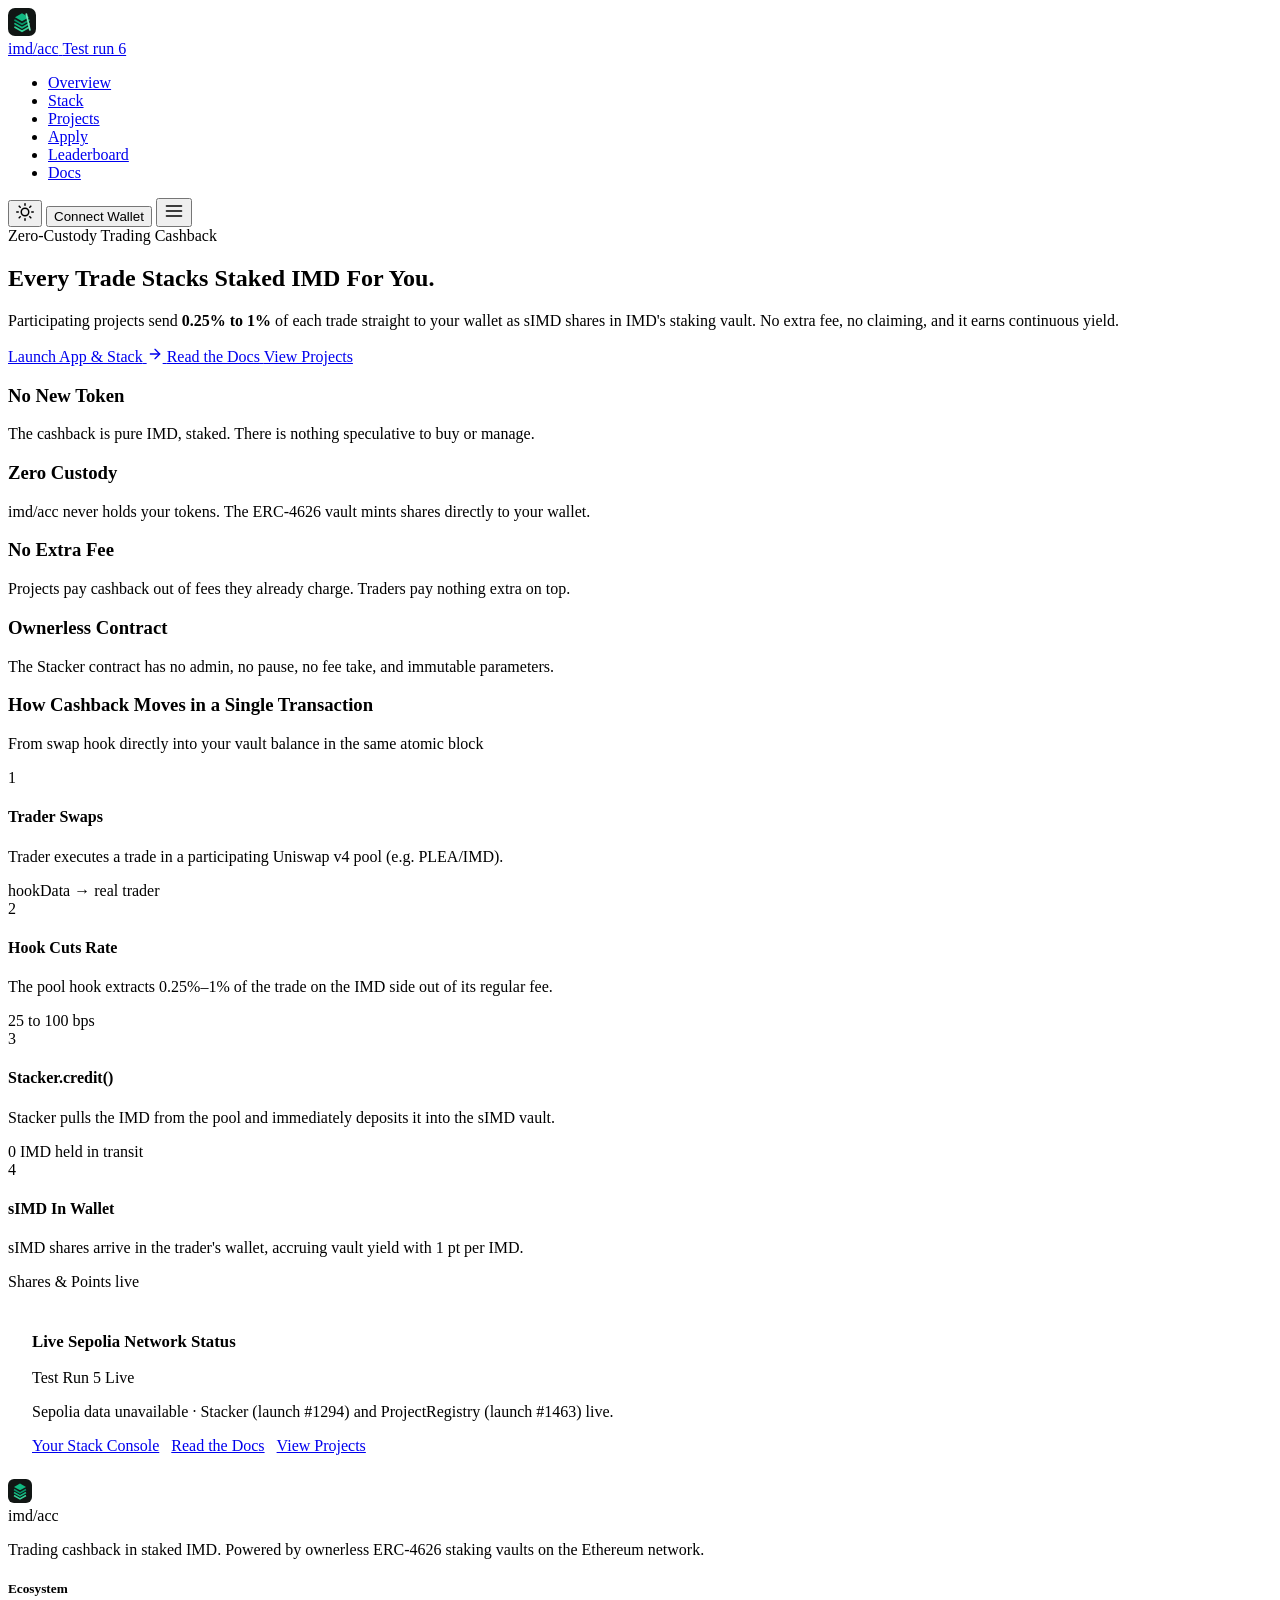
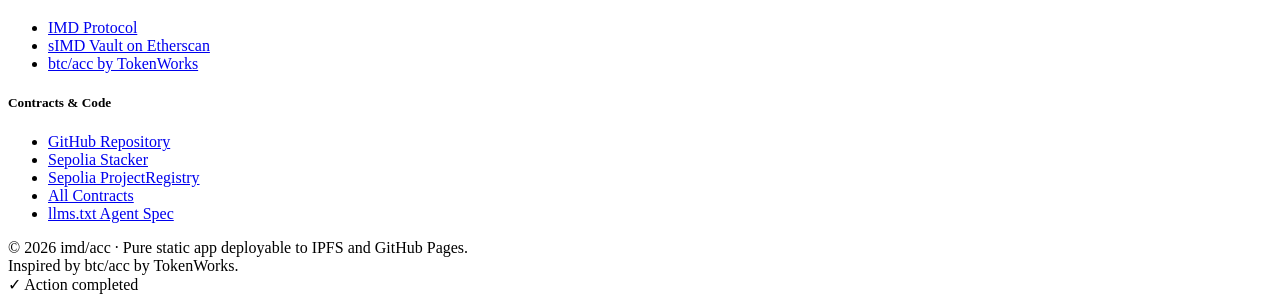
==== index.html @ 9a125cab "Sepolia test run 6 live: registry 0x30a3...3384 (launch #1463, panel rules version 3.1) The site, th" ====
<!DOCTYPE html>
<html lang="en" data-theme="dark">
<head>
  <meta charset="UTF-8">
  <meta name="viewport" content="width=device-width, initial-scale=1.0">
  <title>imd/acc · Trading Cashback in Staked IMD</title>
  <meta name="description" content="Trading cashback in staked IMD (sIMD). Every trade in a participating project automatically deposits 0.25%–1% back to the trader as yield-bearing sIMD vault shares.">
  
  <!-- Open Graph / Social Meta -->
  <meta property="og:type" content="website">
  <meta property="og:url" content="https://imdacc.fun/">
  <meta property="og:title" content="imd/acc · Trading Cashback in Staked IMD">
  <meta property="og:description" content="Every trade stacks staked IMD. No custody, no new token, zero extra fee, and continuous ERC-4626 vault yield.">
  <meta property="og:image" content="./favicon.svg">

  <meta name="twitter:card" content="summary">
  <meta name="twitter:title" content="imd/acc · Trading Cashback in Staked IMD">
  <meta name="twitter:description" content="Every trade stacks staked IMD. Zero custody, no new token, and continuous ERC-4626 vault yield.">

  <!-- Favicon & Typography -->
  <link rel="icon" type="image/svg+xml" href="./favicon.svg">
  <link rel="preconnect" href="https://fonts.googleapis.com">
  <link rel="preconnect" href="https://fonts.gstatic.com" crossorigin>
  <link href="https://fonts.googleapis.com/css2?family=IBM+Plex+Mono:ital,wght@0,400;0,500;0,600;0,700;1,400&family=Plus+Jakarta+Sans:wght@400;500;600;700;800&display=swap" rel="stylesheet">
  
  <!-- Early Theme Init to Prevent Flash -->
  <script>
    (() => {
      let saved;
      try {
        saved = localStorage.getItem("imd_acc_theme");
      } catch {}
      const theme =
        saved === "light" || saved === "dark"
          ? saved
          : matchMedia("(prefers-color-scheme: dark)").matches
            ? "dark"
            : "light";
      document.documentElement.dataset.theme = theme;
    })();
  </script>

  <link rel="stylesheet" href="./style.css">
</head>
<body>

  <!-- Sticky Header -->
  <header class="site-header">
    <div class="container header-inner">
      <a href="#/" class="brand" id="brand-link">
        <div class="brand-icon">
          <svg width="28" height="28" viewBox="0 0 32 32" fill="none">
            <rect width="32" height="32" rx="8" fill="#111614"/>
            <path d="M16 6L24 10.5L16 15L8 10.5L16 6Z" fill="#10B981"/>
            <path d="M8 14L16 18.5L24 14" stroke="#059669" stroke-width="2" stroke-linecap="round"/>
            <path d="M8 18L16 22.5L24 18" stroke="#10B981" stroke-width="2" stroke-linecap="round"/>
            <path d="M8 22L16 26.5L24 22" stroke="#34D399" stroke-width="2" stroke-linecap="round"/>
            <line x1="21" y1="7" x2="25" y2="25" stroke="#6EE7B7" stroke-width="2" stroke-linecap="round"/>
          </svg>
        </div>
        <span>imd<span class="brand-acc">/</span>acc</span>
        <span class="brand-badge">Test run 6</span>
      </a>

      <!-- Navigation Links -->
      <nav>
        <ul class="nav-links" id="nav-menu">
          <li><a href="#/" class="nav-link active" data-route="home">Overview</a></li>
          <li><a href="#/stack" class="nav-link" data-route="stack">Stack</a></li>
          <li><a href="#/projects" class="nav-link" data-route="projects">Projects</a></li>
          <li><a href="#/apply" class="nav-link" data-route="apply">Apply</a></li>
          <li><a href="#/leaderboard" class="nav-link" data-route="leaderboard">Leaderboard</a></li>
          <li><a href="#/docs" class="nav-link" data-route="docs">Docs</a></li>
        </ul>
      </nav>

      <div class="header-actions">
        <!-- Theme Toggle -->
        <button class="btn-icon" id="theme-toggle" aria-label="Toggle Theme" title="Toggle Light/Dark Theme">
          <svg id="icon-theme" width="18" height="18" viewBox="0 0 24 24" fill="none" stroke="currentColor" stroke-width="2" stroke-linecap="round" stroke-linejoin="round">
            <path d="M21 12.79A9 9 0 1 1 11.21 3 7 7 0 0 0 21 12.79z"></path>
          </svg>
        </button>

        <!-- Wallet Connect -->
        <button class="btn btn-secondary btn-sm btn-wallet" id="btn-wallet" title="Connect Web3 Wallet">
          <span class="status-indicator"></span>
          <span id="wallet-label" class="wallet-text">Connect Wallet</span>
        </button>

        <!-- Mobile Menu Toggle -->
        <button class="btn-icon mobile-menu-btn" id="mobile-toggle" aria-label="Toggle Navigation Menu" aria-expanded="false">
          <svg width="20" height="20" viewBox="0 0 24 24" fill="none" stroke="currentColor" stroke-width="2" stroke-linecap="round" stroke-linejoin="round">
            <line x1="3" y1="12" x2="21" y2="12"></line>
            <line x1="3" y1="6" x2="21" y2="6"></line>
            <line x1="3" y1="18" x2="21" y2="18"></line>
          </svg>
        </button>
      </div>
    </div>
  </header>

  <!-- Main View Container (Dynamic SPA Content) -->
  <main id="app-root" class="container">
    <!-- Rendered dynamically by app.js -->
  </main>

  <!-- Footer -->
  <footer class="site-footer">
    <div class="container">
      <div class="footer-content">
        <div class="footer-brand">
          <div class="brand">
            <div class="brand-icon">
              <svg width="24" height="24" viewBox="0 0 32 32" fill="none">
                <rect width="32" height="32" rx="8" fill="#111614"/>
                <path d="M16 6L24 10.5L16 15L8 10.5L16 6Z" fill="#10B981"/>
                <path d="M8 14L16 18.5L24 14" stroke="#059669" stroke-width="2"/>
                <path d="M8 18L16 22.5L24 18" stroke="#10B981" stroke-width="2"/>
                <path d="M8 22L16 26.5L24 22" stroke="#34D399" stroke-width="2"/>
              </svg>
            </div>
            <span>imd<span class="brand-acc">/</span>acc</span>
          </div>
          <p class="footer-text">
            Trading cashback in staked IMD. Powered by ownerless ERC-4626 staking vaults on the Ethereum network.
          </p>
        </div>

        <div class="footer-links-col">
          <h5>Ecosystem</h5>
          <ul class="footer-links-list">
            <li><a href="https://imd.fun" target="_blank" rel="noopener noreferrer" class="footer-link">IMD Protocol</a></li>
            <li><a href="https://etherscan.io/address/0x9efa934d9fad4ae28c998a40195646b965a97247" target="_blank" rel="noopener noreferrer" class="footer-link">sIMD Vault on Etherscan</a></li>
            <li><a href="https://github.com/token-works/archive" target="_blank" rel="noopener noreferrer" class="footer-link">btc/acc by TokenWorks</a></li>
          </ul>
        </div>

        <div class="footer-links-col">
          <h5>Contracts & Code</h5>
          <ul class="footer-links-list">
            <li><a href="https://github.com/khaed1/imd-acc" target="_blank" rel="noopener noreferrer" class="footer-link">GitHub Repository</a></li>
            <li><a href="https://sepolia.etherscan.io/address/0x0457276d7b036818b3eddc1a4a3fceda61e9314d" target="_blank" rel="noopener noreferrer" class="footer-link">Sepolia Stacker</a></li>
            <li><a href="https://sepolia.etherscan.io/address/0x30a3bb4d75989cb19f83607abc2dffe52a253384" target="_blank" rel="noopener noreferrer" class="footer-link">Sepolia ProjectRegistry</a></li>
            <li><a href="#/docs/contracts" class="footer-link">All Contracts</a></li>
            <li><a href="./llms.txt" target="_blank" class="footer-link">llms.txt Agent Spec</a></li>
          </ul>
        </div>
      </div>

      <div class="footer-bottom">
        <div>&copy; 2026 imd/acc · Pure static app deployable to IPFS and GitHub Pages.</div>
        <div>Inspired by btc/acc by TokenWorks.</div>
      </div>
    </div>
  </footer>

  <!-- Toast Notification -->
  <div class="toast" id="toast-msg">
    <span class="toast-icon">✓</span>
    <span id="toast-text">Action completed</span>
  </div>

  <script src="./app.js"></script>
</body>
</html>
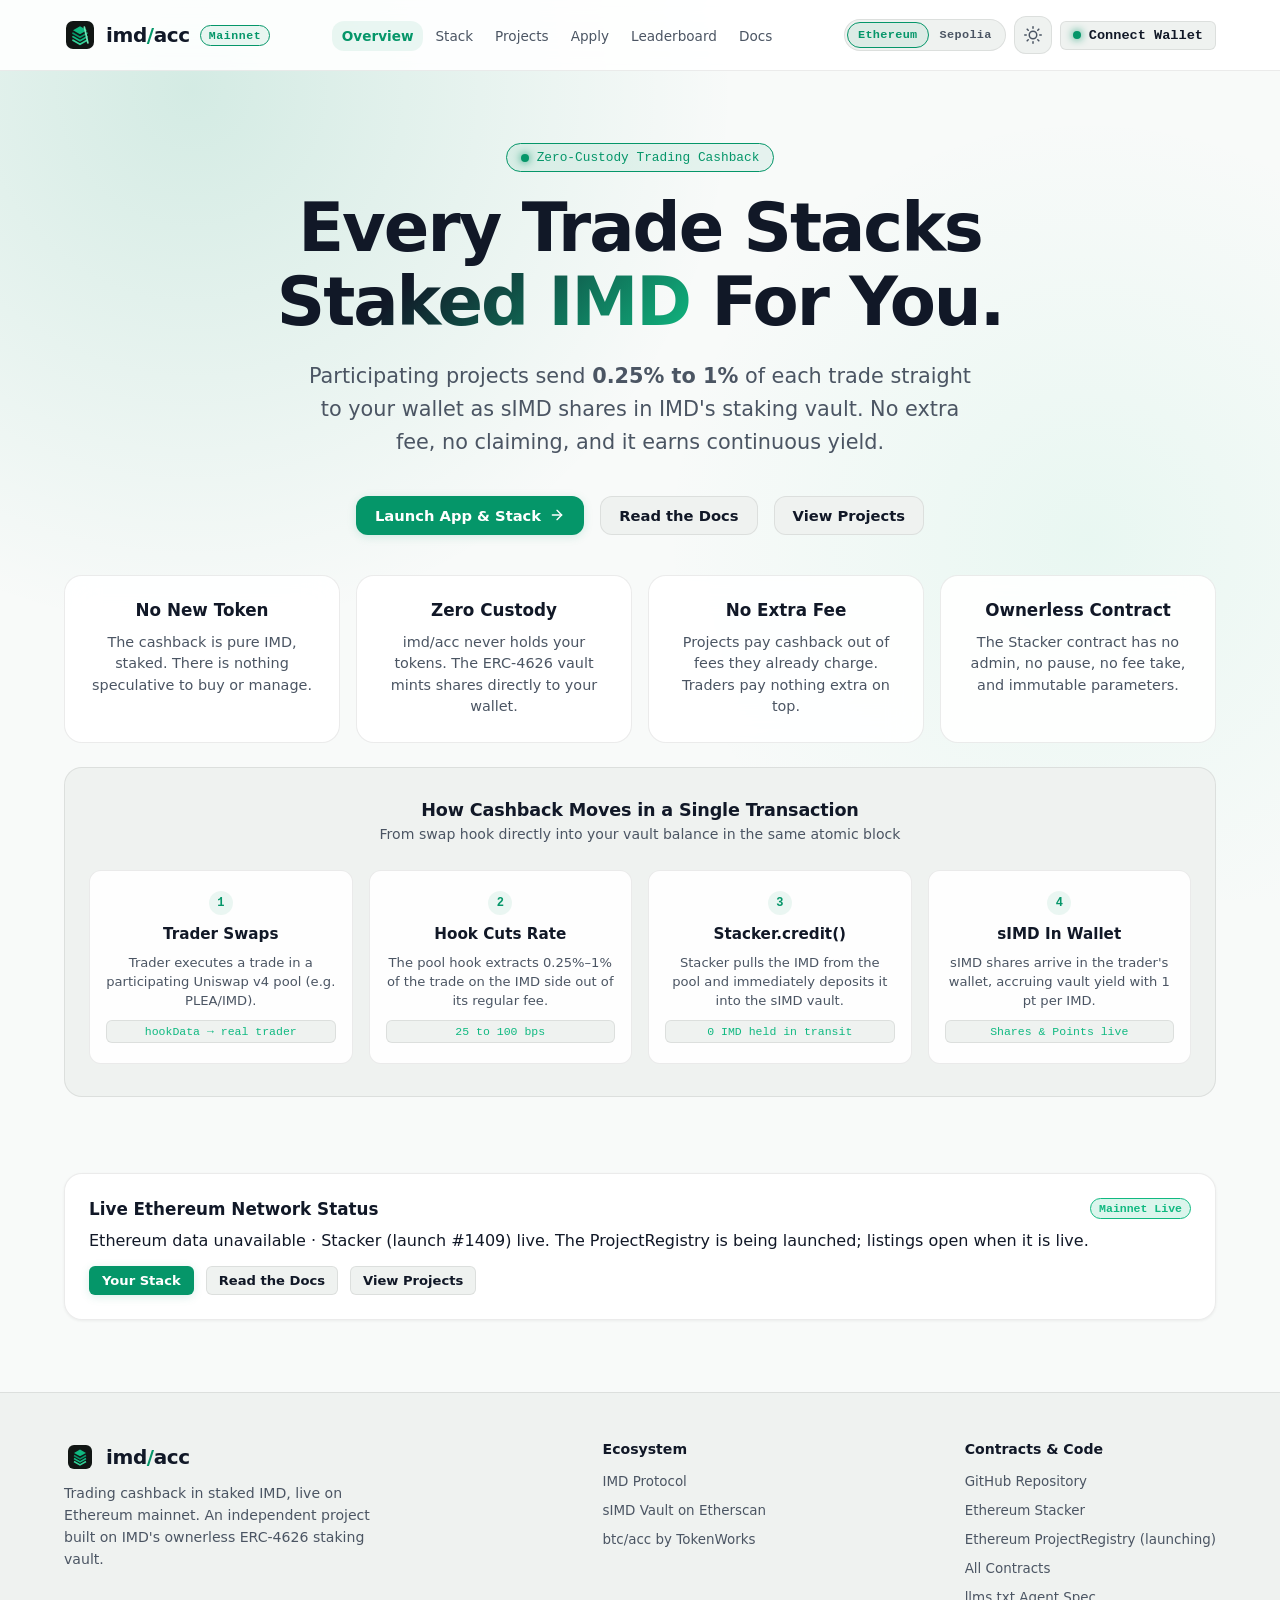
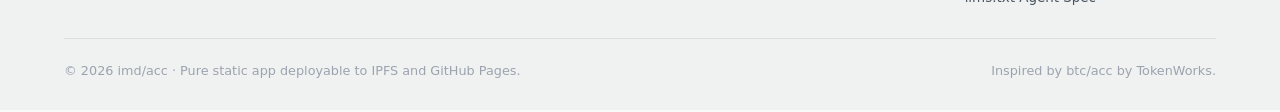
==== commit 1b40b678: "Website: Ethereum mainnet by default, with a network switch to Sepolia Asked by the owner. app.js re" ====
--- a/index.html
+++ b/index.html
@@ -59,7 +59,7 @@
           </svg>
         </div>
         <span>imd<span class="brand-acc">/</span>acc</span>
-        <span class="brand-badge">Test run 6</span>
+        <span class="brand-badge" id="brand-badge">Mainnet</span>
       </a>
 
       <!-- Navigation Links -->
@@ -75,6 +75,11 @@
       </nav>
 
       <div class="header-actions">
+        <!-- Network switch: Ethereum mainnet by default, Sepolia for testing -->
+        <div class="net-switch" id="net-switch" role="group" aria-label="Network">
+          <button type="button" class="net-btn active" data-net="ethereum" aria-pressed="true" title="Ethereum mainnet"><span class="net-long">Ethereum</span><span class="net-short">ETH</span></button>
+          <button type="button" class="net-btn" data-net="sepolia" aria-pressed="false" title="Sepolia testnet (test run 6)"><span class="net-long">Sepolia</span><span class="net-short">SEP</span></button>
+        </div>
         <!-- Theme Toggle -->
         <button class="btn-icon" id="theme-toggle" aria-label="Toggle Theme" title="Toggle Light/Dark Theme">
           <svg id="icon-theme" width="18" height="18" viewBox="0 0 24 24" fill="none" stroke="currentColor" stroke-width="2" stroke-linecap="round" stroke-linejoin="round">
@@ -123,7 +128,7 @@
             <span>imd<span class="brand-acc">/</span>acc</span>
           </div>
           <p class="footer-text">
-            Trading cashback in staked IMD. Powered by ownerless ERC-4626 staking vaults on the Ethereum network.
+            Trading cashback in staked IMD, live on Ethereum mainnet. An independent project built on IMD's ownerless ERC-4626 staking vault.
           </p>
         </div>
 
@@ -140,8 +145,8 @@
           <h5>Contracts & Code</h5>
           <ul class="footer-links-list">
             <li><a href="https://github.com/khaed1/imd-acc" target="_blank" rel="noopener noreferrer" class="footer-link">GitHub Repository</a></li>
-            <li><a href="https://sepolia.etherscan.io/address/0x0457276d7b036818b3eddc1a4a3fceda61e9314d" target="_blank" rel="noopener noreferrer" class="footer-link">Sepolia Stacker</a></li>
-            <li><a href="https://sepolia.etherscan.io/address/0x30a3bb4d75989cb19f83607abc2dffe52a253384" target="_blank" rel="noopener noreferrer" class="footer-link">Sepolia ProjectRegistry</a></li>
+            <li><a href="https://etherscan.io/address/0x06909f672301f28a810f78cfe7a754851269f4f0" target="_blank" rel="noopener noreferrer" class="footer-link" data-net-explorer="stacker">Ethereum Stacker</a></li>
+            <li><a href="#/docs/contracts" target="_blank" rel="noopener noreferrer" class="footer-link" data-net-explorer="registry">Ethereum ProjectRegistry (launching)</a></li>
             <li><a href="#/docs/contracts" class="footer-link">All Contracts</a></li>
             <li><a href="./llms.txt" target="_blank" class="footer-link">llms.txt Agent Spec</a></li>
           </ul>
--- a/style.css
+++ b/style.css
@@ -0,0 +1,1666 @@
+/* ==========================================================================
+   imd/acc - Design System & Modern Web3 Styles
+   ========================================================================== */
+
+:root {
+  /* Color Palette - Dark Theme (Default) */
+  --bg-primary: #090c0b;
+  --bg-surface: #111614;
+  --bg-card: rgba(19, 25, 23, 0.75);
+  --bg-card-hover: rgba(25, 33, 30, 0.85);
+  --bg-input: #151c19;
+  --bg-elevated: #1a221f;
+
+  --border-subtle: rgba(255, 255, 255, 0.08);
+  --border-medium: rgba(255, 255, 255, 0.16);
+  --border-focus: #10b981;
+
+  --text-primary: #f3f4f6;
+  --text-secondary: #9ca3af;
+  --text-muted: #6b7280;
+  --text-inverse: #090c0b;
+
+  --accent-primary: #10b981;
+  --accent-light: #34d399;
+  --accent-glow: rgba(16, 185, 129, 0.18);
+  --accent-subtle: rgba(16, 185, 129, 0.12);
+
+  --status-live: #10b981;
+  --status-live-bg: rgba(16, 185, 129, 0.15);
+  --status-pending: #f59e0b;
+  --status-pending-bg: rgba(245, 158, 11, 0.15);
+  --status-alarm: #ef4444;
+  --status-alarm-bg: rgba(239, 68, 68, 0.15);
+
+  /* Typography */
+  --font-sans: "Plus Jakarta Sans", system-ui, -apple-system, sans-serif;
+  --font-mono: "IBM Plex Mono", ui-monospace, Menlo, Monaco, Consolas, monospace;
+
+  /* Layout */
+  --max-width: 1200px;
+  --header-height: 70px;
+  --radius-sm: 6px;
+  --radius-md: 12px;
+  --radius-lg: 18px;
+  --radius-full: 9999px;
+
+  /* Elevation & Effects */
+  --shadow-sm: 0 1px 2px rgba(0, 0, 0, 0.3);
+  --shadow-md: 0 4px 12px rgba(0, 0, 0, 0.4);
+  --shadow-glow: 0 0 24px rgba(16, 185, 129, 0.2);
+  --backdrop-blur: blur(16px);
+  --transition-fast: 0.18s ease;
+  --transition-medium: 0.25s ease;
+}
+
+[data-theme="light"] {
+  --bg-primary: #f8faf9;
+  --bg-surface: #eff2f0;
+  --bg-card: rgba(255, 255, 255, 0.9);
+  --bg-card-hover: rgba(255, 255, 255, 1);
+  --bg-input: #ffffff;
+  --bg-elevated: #e2e8e5;
+
+  --border-subtle: rgba(0, 0, 0, 0.08);
+  --border-medium: rgba(0, 0, 0, 0.16);
+  --border-focus: #059669;
+
+  --text-primary: #111827;
+  --text-secondary: #4b5563;
+  --text-muted: #9ca3af;
+  --text-inverse: #ffffff;
+
+  --accent-primary: #059669;
+  --accent-light: #10b981;
+  --accent-glow: rgba(5, 150, 105, 0.15);
+  --accent-subtle: rgba(5, 150, 105, 0.08);
+
+  --shadow-sm: 0 1px 3px rgba(0, 0, 0, 0.06);
+  --shadow-md: 0 4px 14px rgba(0, 0, 0, 0.08);
+  --shadow-glow: 0 0 20px rgba(5, 150, 105, 0.15);
+}
+
+/* Base Reset */
+*, *::before, *::after {
+  box-sizing: border-box;
+  margin: 0;
+  padding: 0;
+}
+
+html {
+  font-family: var(--font-sans);
+  background-color: var(--bg-primary);
+  color: var(--text-primary);
+  scroll-behavior: smooth;
+  -webkit-font-smoothing: antialiased;
+  -moz-osx-font-smoothing: grayscale;
+}
+
+body {
+  min-height: 100vh;
+  display: flex;
+  flex-direction: column;
+  overflow-x: hidden;
+  position: relative;
+  background-image: 
+    radial-gradient(circle at 15% 10%, var(--accent-glow) 0%, transparent 40%),
+    radial-gradient(circle at 85% 60%, rgba(52, 211, 153, 0.08) 0%, transparent 35%);
+  background-attachment: fixed;
+}
+
+a {
+  color: inherit;
+  text-decoration: none;
+  transition: color var(--transition-fast);
+}
+
+button, input, select, textarea {
+  font-family: inherit;
+  color: inherit;
+}
+
+code, pre, .mono {
+  font-family: var(--font-mono);
+  font-feature-settings: "tnum" 1;
+}
+
+/* Prevent ugly focus outlines on headers while preserving accessibility for interactive elements */
+h1:focus, .page-title:focus, .hero-title:focus, h2:focus, h3:focus {
+  outline: none !important;
+}
+
+/* Container */
+.container {
+  width: 100%;
+  max-width: var(--max-width);
+  margin: 0 auto;
+  padding: 0 24px;
+}
+
+/* ==========================================================================
+   Header & Navigation
+   ========================================================================== */
+.site-header {
+  position: sticky;
+  top: 0;
+  z-index: 100;
+  background: var(--bg-card);
+  backdrop-filter: var(--backdrop-blur);
+  -webkit-backdrop-filter: var(--backdrop-blur);
+  border-bottom: 1px solid var(--border-subtle);
+  transition: background-color var(--transition-medium);
+}
+
+.header-inner {
+  height: var(--header-height);
+  display: flex;
+  align-items: center;
+  justify-content: space-between;
+  gap: 16px;
+}
+
+.brand {
+  display: flex;
+  align-items: center;
+  gap: 10px;
+  font-weight: 700;
+  font-size: 1.25rem;
+  letter-spacing: -0.02em;
+  flex-shrink: 0;
+}
+
+.brand-icon {
+  width: 32px;
+  height: 32px;
+  display: flex;
+  align-items: center;
+  justify-content: center;
+}
+
+.brand-acc {
+  color: var(--accent-primary);
+}
+
+.brand-badge {
+  font-family: var(--font-mono);
+  font-size: 0.72rem;
+  font-weight: 600;
+  letter-spacing: 0.05em;
+  padding: 3px 8px;
+  border-radius: var(--radius-full);
+  background: var(--accent-subtle);
+  color: var(--accent-primary);
+  border: 1px solid var(--accent-primary);
+}
+
+.nav-links {
+  display: flex;
+  align-items: center;
+  gap: 2px;
+  list-style: none;
+  white-space: nowrap;
+}
+
+.nav-link {
+  font-size: 0.85rem;
+  font-weight: 500;
+  padding: 7px 10px;
+  border-radius: var(--radius-md);
+  color: var(--text-secondary);
+  transition: all var(--transition-fast);
+  white-space: nowrap;
+}
+
+.nav-link:hover {
+  color: var(--text-primary);
+  background: var(--border-subtle);
+}
+
+.nav-link.active, .nav-link[aria-current="page"] {
+  color: var(--accent-primary);
+  background: var(--accent-subtle);
+  font-weight: 600;
+}
+
+.header-actions {
+  display: flex;
+  align-items: center;
+  gap: 8px;
+  flex-shrink: 0;
+}
+
+.btn-icon {
+  width: 38px;
+  height: 38px;
+  border-radius: var(--radius-md);
+  background: var(--bg-surface);
+  border: 1px solid var(--border-subtle);
+  display: inline-flex;
+  align-items: center;
+  justify-content: center;
+  cursor: pointer;
+  color: var(--text-secondary);
+  transition: all var(--transition-fast);
+}
+
+.btn-icon:hover {
+  color: var(--text-primary);
+  border-color: var(--border-medium);
+  background: var(--bg-elevated);
+}
+
+.mobile-menu-btn {
+  display: none;
+}
+
+/* ==========================================================================
+   Buttons
+   ========================================================================== */
+.btn {
+  display: inline-flex;
+  align-items: center;
+  justify-content: center;
+  gap: 8px;
+  font-size: 0.92rem;
+  font-weight: 600;
+  padding: 10px 18px;
+  border-radius: var(--radius-md);
+  border: 1px solid transparent;
+  cursor: pointer;
+  transition: all var(--transition-fast);
+  white-space: nowrap;
+}
+
+.btn-primary {
+  background: var(--accent-primary);
+  color: #ffffff;
+  box-shadow: 0 2px 10px var(--accent-glow);
+}
+
+.btn-primary:hover:not(:disabled) {
+  background: var(--accent-light);
+  transform: translateY(-1px);
+  box-shadow: 0 4px 16px var(--accent-glow);
+}
+
+.btn-secondary {
+  background: var(--bg-surface);
+  color: var(--text-primary);
+  border-color: var(--border-subtle);
+}
+
+.btn-secondary:hover:not(:disabled) {
+  background: var(--bg-elevated);
+  border-color: var(--border-medium);
+  transform: translateY(-1px);
+}
+
+.btn-sm {
+  padding: 6px 12px;
+  font-size: 0.82rem;
+  border-radius: var(--radius-sm);
+}
+
+.btn:disabled {
+  opacity: 0.5;
+  cursor: not-allowed;
+  transform: none !important;
+}
+
+.btn-wallet {
+  font-family: var(--font-mono);
+  font-size: 0.85rem;
+}
+
+/* Network switch (Ethereum | Sepolia) */
+.net-switch {
+  display: inline-flex;
+  border: 1px solid var(--border-subtle);
+  border-radius: var(--radius-full);
+  padding: 2px;
+  background: var(--bg-surface);
+}
+
+.net-btn {
+  font-family: var(--font-mono);
+  font-size: 0.74rem;
+  font-weight: 600;
+  letter-spacing: 0.03em;
+  padding: 5px 10px;
+  border-radius: var(--radius-full);
+  border: 1px solid transparent;
+  background: transparent;
+  color: var(--text-secondary);
+  cursor: pointer;
+  transition: all var(--transition-fast);
+}
+
+.net-btn:hover {
+  color: var(--text-primary);
+}
+
+.net-btn.active {
+  background: var(--accent-subtle);
+  border-color: var(--accent-primary);
+  color: var(--accent-primary);
+}
+
+.net-short {
+  display: none;
+}
+
+.status-indicator {
+  width: 8px;
+  height: 8px;
+  border-radius: 50%;
+  background: var(--accent-primary);
+  display: inline-block;
+  box-shadow: 0 0 8px var(--accent-primary);
+}
+
+/* ==========================================================================
+   Page Wrappers & Headings
+   ========================================================================== */
+main {
+  flex: 1;
+}
+
+/* The page container's side padding would otherwise cancel the space above the footer. */
+#app-root {
+  padding-bottom: 72px;
+}
+
+.page-view {
+  display: flex;
+  flex-direction: column;
+  gap: 32px;
+  padding-top: 32px;
+  animation: fadeIn 0.2s ease-in-out;
+}
+
+@keyframes fadeIn {
+  from { opacity: 0; transform: translateY(4px); }
+  to { opacity: 1; transform: translateY(0); }
+}
+
+.page-header-block {
+  margin-bottom: 8px;
+}
+
+.page-tag {
+  font-family: var(--font-mono);
+  font-size: 0.76rem;
+  font-weight: 600;
+  text-transform: uppercase;
+  letter-spacing: 0.08em;
+  color: var(--accent-primary);
+  margin-bottom: 6px;
+  display: flex;
+  align-items: center;
+  gap: 8px;
+}
+
+.page-title {
+  font-size: clamp(1.8rem, 4vw, 2.6rem);
+  font-weight: 800;
+  letter-spacing: -0.02em;
+  color: var(--text-primary);
+  margin-bottom: 8px;
+}
+
+.page-desc {
+  font-size: 1.05rem;
+  color: var(--text-secondary);
+  line-height: 1.6;
+  max-width: 720px;
+}
+
+/* ==========================================================================
+   Hero Section
+   ========================================================================== */
+.hero-section {
+  padding: 40px 0 20px;
+  text-align: center;
+}
+
+.hero-pill {
+  display: inline-flex;
+  align-items: center;
+  gap: 8px;
+  font-family: var(--font-mono);
+  font-size: 0.8rem;
+  padding: 6px 14px;
+  border-radius: var(--radius-full);
+  background: var(--accent-subtle);
+  border: 1px solid var(--accent-primary);
+  color: var(--accent-primary);
+  margin-bottom: 20px;
+}
+
+.hero-pill-dot {
+  width: 8px;
+  height: 8px;
+  border-radius: 50%;
+  background: var(--accent-primary);
+  box-shadow: 0 0 8px var(--accent-primary);
+  animation: pulse-dot 2s infinite ease-in-out;
+}
+
+@keyframes pulse-dot {
+  0%, 100% { transform: scale(1); opacity: 1; }
+  50% { transform: scale(1.3); opacity: 0.6; }
+}
+
+.hero-title {
+  font-size: clamp(2.4rem, 6vw, 4.2rem);
+  font-weight: 800;
+  line-height: 1.1;
+  letter-spacing: -0.03em;
+  margin-bottom: 20px;
+  max-width: 900px;
+  margin-inline: auto;
+}
+
+.gradient-text {
+  background: linear-gradient(135deg, var(--text-primary) 30%, var(--accent-light) 100%);
+  -webkit-background-clip: text;
+  -webkit-text-fill-color: transparent;
+}
+
+.hero-desc {
+  font-size: clamp(1.05rem, 2vw, 1.3rem);
+  color: var(--text-secondary);
+  line-height: 1.6;
+  max-width: 680px;
+  margin: 0 auto 36px;
+}
+
+.hero-actions {
+  display: flex;
+  align-items: center;
+  justify-content: center;
+  gap: 16px;
+  margin-bottom: 40px;
+  flex-wrap: wrap;
+}
+
+/* Hero Pillars */
+.pillars-grid {
+  display: grid;
+  grid-template-columns: repeat(auto-fit, minmax(260px, 1fr));
+  gap: 16px;
+  margin-top: 24px;
+  text-align: center;
+}
+
+.pillar-card {
+  background: var(--bg-card);
+  backdrop-filter: var(--backdrop-blur);
+  border: 1px solid var(--border-subtle);
+  padding: 24px;
+  border-radius: var(--radius-lg);
+  transition: all var(--transition-medium);
+}
+
+.pillar-card:hover {
+  border-color: var(--border-medium);
+  transform: translateY(-2px);
+  box-shadow: var(--shadow-md);
+}
+
+.pillar-header {
+  display: flex;
+  align-items: center;
+  justify-content: center;
+  gap: 12px;
+  margin-bottom: 12px;
+}
+
+.pillar-icon {
+  width: 36px;
+  height: 36px;
+  border-radius: var(--radius-md);
+  background: var(--accent-subtle);
+  color: var(--accent-primary);
+  display: flex;
+  align-items: center;
+  justify-content: center;
+  font-size: 1.1rem;
+}
+
+.pillar-title {
+  font-size: 1.05rem;
+  font-weight: 700;
+  color: var(--text-primary);
+}
+
+.pillar-desc {
+  font-size: 0.9rem;
+  color: var(--text-secondary);
+  line-height: 1.5;
+}
+
+/* ==========================================================================
+   Animated Pipeline Flow
+   ========================================================================== */
+.flow-diagram-container {
+  background: var(--bg-surface);
+  border: 1px solid var(--border-subtle);
+  border-radius: var(--radius-lg);
+  padding: 32px 24px;
+  margin: 24px 0;
+  position: relative;
+  overflow: hidden;
+}
+
+.diagram-header {
+  text-align: center;
+  margin-bottom: 28px;
+}
+
+.diagram-title {
+  font-size: 1.1rem;
+  font-weight: 700;
+  letter-spacing: -0.01em;
+  margin-bottom: 6px;
+}
+
+.diagram-subtitle {
+  font-size: 0.88rem;
+  color: var(--text-secondary);
+}
+
+.pipeline-steps {
+  display: grid;
+  grid-template-columns: repeat(4, 1fr);
+  gap: 16px;
+  position: relative;
+}
+
+.pipeline-step {
+  background: var(--bg-card);
+  border: 1px solid var(--border-subtle);
+  border-radius: var(--radius-md);
+  padding: 20px 16px;
+  display: flex;
+  flex-direction: column;
+  gap: 10px;
+  position: relative;
+  transition: all var(--transition-fast);
+}
+
+.pipeline-step:hover {
+  border-color: var(--accent-primary);
+  box-shadow: var(--shadow-glow);
+}
+
+.step-num {
+  align-self: center;
+  font-family: var(--font-mono);
+  font-size: 0.75rem;
+  font-weight: 700;
+  color: var(--accent-primary);
+  width: 24px;
+  height: 24px;
+  border-radius: 50%;
+  background: var(--accent-subtle);
+  display: flex;
+  align-items: center;
+  justify-content: center;
+}
+
+.step-title {
+  font-size: 0.95rem;
+  font-weight: 700;
+}
+
+.step-desc {
+  font-size: 0.82rem;
+  color: var(--text-secondary);
+  line-height: 1.45;
+}
+
+.step-badge {
+  font-family: var(--font-mono);
+  font-size: 0.72rem;
+  background: var(--bg-surface);
+  border: 1px solid var(--border-subtle);
+  padding: 4px 8px;
+  border-radius: var(--radius-sm);
+  color: var(--accent-light);
+  margin-top: auto;
+}
+
+/* ==========================================================================
+   Dashboard, Cards & Forms
+   ========================================================================== */
+.app-grid {
+  display: grid;
+  grid-template-columns: minmax(0, 1.2fr) minmax(0, 0.8fr);
+  gap: 24px;
+}
+
+.grid-2 {
+  display: grid;
+  grid-template-columns: minmax(0, 1fr) minmax(0, 1fr);
+  gap: 24px;
+}
+
+.dashboard-card {
+  background: var(--bg-card);
+  backdrop-filter: var(--backdrop-blur);
+  border: 1px solid var(--border-subtle);
+  border-radius: var(--radius-lg);
+  padding: 28px;
+  box-shadow: var(--shadow-sm);
+}
+
+.card-header-row {
+  display: flex;
+  justify-content: space-between;
+  align-items: center;
+  flex-wrap: wrap;
+  gap: 10px 16px;
+  margin-bottom: 24px;
+}
+
+.card-title {
+  font-size: 1.2rem;
+  font-weight: 700;
+}
+
+.badge-status {
+  display: inline-flex;
+  align-items: center;
+  gap: 6px;
+  font-family: var(--font-mono);
+  font-size: 0.75rem;
+  padding: 4px 10px;
+  border-radius: var(--radius-full);
+}
+
+.badge-status.connected {
+  background: var(--status-live-bg);
+  color: var(--status-live);
+  border: 1px solid var(--status-live);
+}
+
+.badge-status.disconnected {
+  background: var(--bg-elevated);
+  color: var(--text-secondary);
+  border: 1px solid var(--border-subtle);
+}
+
+.stats-grid {
+  display: grid;
+  grid-template-columns: repeat(2, 1fr);
+  gap: 16px;
+  margin-bottom: 24px;
+}
+
+.stat-box {
+  background: var(--bg-surface);
+  border: 1px solid var(--border-subtle);
+  border-radius: var(--radius-md);
+  padding: 18px;
+  display: flex;
+  flex-direction: column;
+  gap: 6px;
+}
+
+.stat-label {
+  font-size: 0.8rem;
+  color: var(--text-secondary);
+}
+
+.stat-val {
+  font-family: var(--font-mono);
+  font-size: 1.4rem;
+  font-weight: 700;
+  color: var(--text-primary);
+}
+
+.stat-change {
+  font-family: var(--font-mono);
+  font-size: 0.75rem;
+  color: var(--accent-primary);
+}
+
+.tool-card {
+  background: var(--bg-surface);
+  border: 1px solid var(--border-subtle);
+  border-radius: var(--radius-md);
+  padding: 20px;
+  margin-bottom: 16px;
+}
+
+.tool-title {
+  font-size: 0.95rem;
+  font-weight: 700;
+  margin-bottom: 6px;
+}
+
+.tool-desc {
+  font-size: 0.82rem;
+  color: var(--text-secondary);
+  margin-bottom: 14px;
+  line-height: 1.45;
+}
+
+.tool-input-row {
+  display: flex;
+  gap: 8px;
+}
+
+.input-text {
+  flex: 1;
+  min-width: 0;
+  background: var(--bg-input);
+  border: 1px solid var(--border-subtle);
+  border-radius: var(--radius-sm);
+  padding: 8px 12px;
+  font-family: var(--font-mono);
+  font-size: 0.88rem;
+  color: var(--text-primary);
+}
+
+.input-text:focus {
+  outline: none;
+  border-color: var(--border-focus);
+}
+
+/* Forms & Error Messages */
+.form-group {
+  display: flex;
+  flex-direction: column;
+  gap: 6px;
+  margin-bottom: 18px;
+}
+
+.form-label {
+  font-size: 0.82rem;
+  font-weight: 600;
+  color: var(--text-secondary);
+}
+
+.form-input {
+  background: var(--bg-input);
+  border: 1px solid var(--border-subtle);
+  border-radius: var(--radius-sm);
+  padding: 10px 14px;
+  font-family: var(--font-mono);
+  font-size: 0.88rem;
+  color: var(--text-primary);
+  width: 100%;
+  transition: border-color var(--transition-fast);
+}
+
+.form-input:focus {
+  outline: none;
+  border-color: var(--border-focus);
+}
+
+.form-input[aria-invalid="true"] {
+  border-color: var(--status-alarm);
+}
+
+.field-error {
+  font-size: 0.8rem;
+  color: var(--status-alarm);
+  min-height: 18px;
+}
+
+.disabled-reason {
+  font-size: 0.8rem;
+  color: var(--text-muted);
+  margin-top: 6px;
+}
+
+/* ==========================================================================
+   Tables & Lists
+   ========================================================================== */
+.projects-table-wrap {
+  width: 100%;
+  overflow-x: auto;
+  border: 1px solid var(--border-subtle);
+  border-radius: var(--radius-lg);
+  background: var(--bg-card);
+  box-shadow: var(--shadow-sm);
+}
+
+.data-table {
+  width: 100%;
+  border-collapse: collapse;
+  text-align: left;
+  font-size: 0.88rem;
+}
+
+.data-table th {
+  background: var(--bg-surface);
+  padding: 14px 18px;
+  font-family: var(--font-mono);
+  font-size: 0.74rem;
+  font-weight: 600;
+  text-transform: uppercase;
+  letter-spacing: 0.06em;
+  color: var(--text-secondary);
+  border-bottom: 1px solid var(--border-subtle);
+}
+
+.data-table td {
+  padding: 16px 18px;
+  border-bottom: 1px solid var(--border-subtle);
+  vertical-align: middle;
+}
+
+.data-table tr:last-child td {
+  border-bottom: none;
+}
+
+.data-table tr:hover td {
+  background: var(--bg-card-hover);
+}
+
+.pill {
+  display: inline-block;
+  font-family: var(--font-mono);
+  font-size: 0.72rem;
+  font-weight: 600;
+  padding: 3px 8px;
+  border-radius: var(--radius-full);
+}
+
+.pill-live {
+  background: var(--status-live-bg);
+  color: var(--status-live);
+  border: 1px solid var(--status-live);
+}
+
+.pill-planned {
+  background: var(--status-pending-bg);
+  color: var(--status-pending);
+  border: 1px solid var(--status-pending);
+}
+
+.pill-test {
+  background: var(--bg-elevated);
+  color: var(--text-secondary);
+  border: 1px solid var(--border-subtle);
+}
+
+/* Filter Tabs */
+.filter-tabs {
+  display: flex;
+  gap: 8px;
+  margin-bottom: 20px;
+  flex-wrap: wrap;
+}
+
+.filter-tab {
+  font-size: 0.85rem;
+  font-weight: 600;
+  padding: 8px 16px;
+  border-radius: var(--radius-full);
+  background: var(--bg-surface);
+  border: 1px solid var(--border-subtle);
+  cursor: pointer;
+  transition: all var(--transition-fast);
+}
+
+.filter-tab.active, .filter-tab:hover {
+  background: var(--accent-subtle);
+  border-color: var(--accent-primary);
+  color: var(--accent-primary);
+}
+
+/* Contracts Cards */
+.contracts-grid {
+  display: grid;
+  grid-template-columns: repeat(auto-fit, minmax(320px, 1fr));
+  gap: 20px;
+  margin-bottom: 32px;
+}
+
+.contract-card {
+  background: var(--bg-card);
+  border: 1px solid var(--border-subtle);
+  border-radius: var(--radius-md);
+  padding: 20px;
+  display: flex;
+  flex-direction: column;
+  gap: 12px;
+  transition: all var(--transition-fast);
+}
+
+.contract-card:hover {
+  border-color: var(--border-medium);
+  box-shadow: var(--shadow-sm);
+}
+
+.contract-card-header {
+  display: flex;
+  align-items: center;
+  justify-content: space-between;
+  gap: 10px;
+}
+
+.contract-name {
+  font-weight: 600;
+  color: var(--text-primary);
+}
+
+.address-row {
+  display: flex;
+  align-items: center;
+  justify-content: space-between;
+  background: var(--bg-surface);
+  border: 1px solid var(--border-subtle);
+  padding: 8px 12px;
+  border-radius: var(--radius-sm);
+}
+
+.address-text {
+  font-family: var(--font-mono);
+  font-size: 0.8rem;
+  color: var(--accent-light);
+  overflow: hidden;
+  text-overflow: ellipsis;
+  white-space: nowrap;
+}
+
+/* Code Snippets */
+.code-container {
+  background: #090c0b;
+  border: 1px solid var(--border-subtle);
+  border-radius: var(--radius-lg);
+  overflow: hidden;
+  margin-top: 20px;
+}
+
+.code-header {
+  background: #111614;
+  padding: 12px 20px;
+  display: flex;
+  justify-content: space-between;
+  align-items: center;
+  border-bottom: 1px solid var(--border-subtle);
+}
+
+.code-title {
+  font-family: var(--font-mono);
+  font-size: 0.82rem;
+  font-weight: 600;
+  color: var(--text-secondary);
+}
+
+.code-block {
+  padding: 20px;
+  font-family: var(--font-mono);
+  font-size: 0.86rem;
+  line-height: 1.6;
+  color: #e5e7eb;
+  overflow-x: auto;
+}
+
+/* Docs Grid */
+.docs-grid {
+  display: grid;
+  grid-template-columns: repeat(auto-fit, minmax(280px, 1fr));
+  gap: 20px;
+}
+
+.doc-rule-card {
+  background: var(--bg-card);
+  border: 1px solid var(--border-subtle);
+  border-radius: var(--radius-md);
+  padding: 20px;
+  display: flex;
+  gap: 16px;
+}
+
+.rule-number {
+  font-family: var(--font-mono);
+  font-size: 1.1rem;
+  font-weight: 800;
+  color: var(--accent-primary);
+  background: var(--accent-subtle);
+  width: 36px;
+  height: 36px;
+  border-radius: var(--radius-sm);
+  display: flex;
+  align-items: center;
+  justify-content: center;
+  flex-shrink: 0;
+}
+
+.rule-content h4 {
+  font-size: 0.95rem;
+  font-weight: 700;
+  margin-bottom: 6px;
+}
+
+.rule-content p {
+  font-size: 0.84rem;
+  color: var(--text-secondary);
+  line-height: 1.5;
+}
+
+/* ==========================================================================
+   Docs (GitBook-style: sidebar, article, on-this-page)
+   ========================================================================== */
+.docs-layout {
+  display: grid;
+  grid-template-columns: 236px minmax(0, 1fr) 196px;
+  gap: 40px;
+  align-items: start;
+}
+
+.docs-sidebar {
+  position: sticky;
+  top: calc(var(--header-height) + 24px);
+  max-height: calc(100vh - var(--header-height) - 48px);
+  overflow-y: auto;
+  padding-right: 6px;
+}
+
+.docs-search {
+  margin-bottom: 16px;
+}
+
+.docs-search .form-input {
+  font-family: var(--font-sans);
+  font-size: 0.86rem;
+  padding: 9px 12px;
+}
+
+.docs-nav-group {
+  margin-bottom: 14px;
+}
+
+.docs-nav-heading {
+  font-family: var(--font-mono);
+  font-size: 0.7rem;
+  font-weight: 600;
+  text-transform: uppercase;
+  letter-spacing: 0.08em;
+  color: var(--text-muted);
+  margin: 0 0 6px 12px;
+}
+
+.docs-nav-list {
+  list-style: none;
+  display: flex;
+  flex-direction: column;
+  gap: 2px;
+  border-left: 1px solid var(--border-subtle);
+}
+
+.docs-nav-link {
+  display: block;
+  font-size: 0.86rem;
+  padding: 5px 12px;
+  margin-left: -1px;
+  border-left: 2px solid transparent;
+  border-radius: 0 var(--radius-sm) var(--radius-sm) 0;
+  color: var(--text-secondary);
+}
+
+.docs-nav-link:hover {
+  color: var(--text-primary);
+  background: var(--bg-card-hover);
+}
+
+.docs-nav-link.active {
+  color: var(--accent-primary);
+  border-left-color: var(--accent-primary);
+  background: var(--accent-subtle);
+  font-weight: 600;
+}
+
+.docs-search-empty {
+  font-size: 0.82rem;
+  color: var(--text-muted);
+  padding: 0 12px;
+}
+
+.docs-mobile-toggle {
+  display: none;
+  width: 100%;
+  justify-content: space-between;
+}
+
+.docs-article {
+  min-width: 0;
+}
+
+.docs-article .page-header-block {
+  margin-bottom: 24px;
+  padding-bottom: 20px;
+  border-bottom: 1px solid var(--border-subtle);
+}
+
+.docs-body {
+  font-size: 0.97rem;
+  line-height: 1.7;
+  color: var(--text-secondary);
+}
+
+.docs-body > *:first-child {
+  margin-top: 0;
+}
+
+.docs-body h2 {
+  font-size: 1.35rem;
+  font-weight: 700;
+  letter-spacing: -0.01em;
+  color: var(--text-primary);
+  margin: 36px 0 12px;
+  scroll-margin-top: calc(var(--header-height) + 20px);
+}
+
+.docs-body h3 {
+  font-size: 1.04rem;
+  font-weight: 700;
+  color: var(--text-primary);
+  margin: 24px 0 8px;
+}
+
+.docs-body p {
+  margin-bottom: 14px;
+}
+
+.docs-body ul,
+.docs-body ol {
+  margin: 0 0 16px 22px;
+}
+
+.docs-body li {
+  margin-bottom: 6px;
+}
+
+.docs-body strong {
+  color: var(--text-primary);
+}
+
+.docs-body a:not(.btn) {
+  color: var(--accent-primary);
+}
+
+.docs-body a:not(.btn):hover {
+  text-decoration: underline;
+}
+
+.docs-body :not(pre) > code {
+  font-size: 0.86em;
+  background: var(--bg-elevated);
+  border: 1px solid var(--border-subtle);
+  padding: 1px 6px;
+  border-radius: var(--radius-sm);
+  color: var(--text-primary);
+}
+
+.docs-body .projects-table-wrap,
+.docs-body .code-container,
+.docs-body .docs-grid {
+  margin: 8px 0 22px;
+}
+
+.docs-body .data-table td {
+  color: var(--text-secondary);
+  vertical-align: top;
+}
+
+.docs-body .data-table td:first-child {
+  color: var(--text-primary);
+}
+
+.docs-body .contracts-grid {
+  grid-template-columns: repeat(auto-fit, minmax(280px, 1fr));
+  margin: 8px 0 22px;
+}
+
+.docs-body .contract-card p {
+  margin: 0;
+  font-size: 0.82rem;
+  line-height: 1.5;
+}
+
+.docs-callout {
+  border: 1px solid var(--accent-primary);
+  background: var(--accent-subtle);
+  border-radius: var(--radius-md);
+  padding: 14px 18px;
+  margin: 8px 0 22px;
+  font-size: 0.92rem;
+  color: var(--text-primary);
+}
+
+.docs-callout-warn {
+  border-color: var(--status-pending);
+  background: var(--status-pending-bg);
+}
+
+.docs-callout p:last-child {
+  margin-bottom: 0;
+}
+
+.docs-features {
+  display: grid;
+  grid-template-columns: repeat(auto-fit, minmax(220px, 1fr));
+  gap: 14px;
+  margin: 8px 0 22px;
+}
+
+.docs-feature {
+  background: var(--bg-card);
+  border: 1px solid var(--border-subtle);
+  border-radius: var(--radius-md);
+  padding: 18px;
+}
+
+.docs-feature h4 {
+  font-size: 0.95rem;
+  font-weight: 700;
+  color: var(--text-primary);
+  margin-bottom: 6px;
+}
+
+.docs-feature p {
+  font-size: 0.85rem;
+  line-height: 1.5;
+  margin: 0;
+}
+
+.docs-pager {
+  display: grid;
+  grid-template-columns: 1fr 1fr;
+  gap: 16px;
+  margin-top: 40px;
+  padding-top: 24px;
+  border-top: 1px solid var(--border-subtle);
+}
+
+.docs-pager-link {
+  display: flex;
+  flex-direction: column;
+  gap: 4px;
+  padding: 14px 18px;
+  border: 1px solid var(--border-subtle);
+  border-radius: var(--radius-md);
+  background: var(--bg-card);
+  transition: all var(--transition-fast);
+}
+
+.docs-pager-link:hover {
+  border-color: var(--accent-primary);
+  box-shadow: var(--shadow-glow);
+}
+
+.docs-pager-link.next {
+  grid-column: 2;
+  text-align: right;
+}
+
+.docs-pager-label {
+  font-family: var(--font-mono);
+  font-size: 0.7rem;
+  text-transform: uppercase;
+  letter-spacing: 0.08em;
+  color: var(--text-muted);
+}
+
+.docs-pager-title {
+  font-weight: 700;
+  color: var(--text-primary);
+}
+
+.docs-meta {
+  display: flex;
+  justify-content: space-between;
+  flex-wrap: wrap;
+  gap: 8px;
+  margin-top: 20px;
+  font-size: 0.8rem;
+  color: var(--text-muted);
+}
+
+.docs-meta a:hover {
+  color: var(--accent-primary);
+}
+
+.docs-toc {
+  position: sticky;
+  top: calc(var(--header-height) + 24px);
+}
+
+.docs-toc-title {
+  font-family: var(--font-mono);
+  font-size: 0.7rem;
+  font-weight: 600;
+  text-transform: uppercase;
+  letter-spacing: 0.08em;
+  color: var(--text-muted);
+  margin-bottom: 10px;
+}
+
+.docs-toc-link {
+  display: block;
+  width: 100%;
+  background: none;
+  border: none;
+  border-left: 1px solid var(--border-subtle);
+  padding: 4px 0 4px 12px;
+  text-align: left;
+  font-size: 0.82rem;
+  color: var(--text-secondary);
+  cursor: pointer;
+  transition: all var(--transition-fast);
+}
+
+.docs-toc-link:hover {
+  color: var(--accent-primary);
+  border-left-color: var(--accent-primary);
+}
+
+@media (max-width: 1140px) {
+  .docs-layout {
+    grid-template-columns: 220px minmax(0, 1fr);
+    gap: 32px;
+  }
+
+  .docs-toc {
+    display: none;
+  }
+}
+
+@media (max-width: 920px) {
+  .docs-layout {
+    grid-template-columns: minmax(0, 1fr);
+    gap: 16px;
+  }
+
+  .docs-mobile-toggle {
+    display: flex;
+  }
+
+  .docs-sidebar {
+    display: none;
+    position: static;
+    max-height: none;
+    overflow: visible;
+    padding: 16px;
+    background: var(--bg-card);
+    border: 1px solid var(--border-subtle);
+    border-radius: var(--radius-md);
+  }
+
+  .docs-sidebar.open {
+    display: block;
+  }
+
+  .docs-pager {
+    grid-template-columns: 1fr;
+  }
+
+  .docs-pager-link.next {
+    grid-column: auto;
+  }
+}
+
+@media (max-width: 640px) {
+  #app-root {
+    padding-bottom: 48px;
+  }
+}
+
+/* ==========================================================================
+   Toast / Notification
+   ========================================================================== */
+.toast {
+  position: fixed;
+  bottom: 24px;
+  right: 24px;
+  background: var(--bg-elevated);
+  border: 1px solid var(--border-medium);
+  padding: 12px 20px;
+  border-radius: var(--radius-md);
+  box-shadow: var(--shadow-md);
+  display: flex;
+  align-items: center;
+  gap: 10px;
+  font-size: 0.88rem;
+  z-index: 1000;
+  transform: translateY(120%);
+  opacity: 0;
+  transition: all 0.3s cubic-bezier(0.16, 1, 0.3, 1);
+}
+
+.toast.show {
+  transform: translateY(0);
+  opacity: 1;
+}
+
+.toast-icon {
+  color: var(--accent-primary);
+}
+
+/* ==========================================================================
+   Footer
+   ========================================================================== */
+.site-footer {
+  margin-top: auto;
+  border-top: 1px solid var(--border-subtle);
+  background: var(--bg-surface);
+  padding: 48px 0 32px;
+}
+
+.footer-content {
+  display: flex;
+  justify-content: space-between;
+  align-items: flex-start;
+  gap: 32px;
+  flex-wrap: wrap;
+  margin-bottom: 32px;
+}
+
+.footer-brand {
+  max-width: 340px;
+}
+
+.footer-text {
+  font-size: 0.88rem;
+  color: var(--text-secondary);
+  margin-top: 10px;
+  line-height: 1.55;
+}
+
+.footer-links-col h5 {
+  font-size: 0.88rem;
+  font-weight: 700;
+  margin-bottom: 14px;
+}
+
+.footer-links-list {
+  list-style: none;
+  display: flex;
+  flex-direction: column;
+  gap: 10px;
+}
+
+.footer-link {
+  font-size: 0.84rem;
+  color: var(--text-secondary);
+  transition: color var(--transition-fast);
+}
+
+.footer-link:hover {
+  color: var(--accent-primary);
+}
+
+.footer-bottom {
+  border-top: 1px solid var(--border-subtle);
+  padding-top: 24px;
+  display: flex;
+  justify-content: space-between;
+  align-items: center;
+  font-size: 0.8rem;
+  color: var(--text-muted);
+  flex-wrap: wrap;
+  gap: 12px;
+}
+
+/* ==========================================================================
+   Responsive
+   ========================================================================== */
+@media (max-width: 1140px) {
+  .nav-links {
+    display: none;
+    position: absolute;
+    top: var(--header-height);
+    left: 0;
+    right: 0;
+    background: var(--bg-surface);
+    border-bottom: 1px solid var(--border-medium);
+    padding: 16px 20px;
+    flex-direction: column;
+    align-items: stretch;
+    gap: 6px;
+    box-shadow: 0 16px 36px rgba(0, 0, 0, 0.6);
+    z-index: 1000;
+    white-space: normal;
+  }
+
+  .nav-links.open {
+    display: flex;
+  }
+
+  .mobile-menu-btn {
+    display: inline-flex;
+  }
+
+  .nav-link {
+    padding: 10px 14px;
+    font-size: 0.95rem;
+  }
+}
+
+@media (max-width: 920px) {
+  .app-grid {
+    grid-template-columns: minmax(0, 1fr);
+  }
+
+  .grid-2 {
+    grid-template-columns: minmax(0, 1fr);
+  }
+
+  .pipeline-steps {
+    grid-template-columns: 1fr 1fr;
+  }
+}
+
+@media (max-width: 640px) {
+  .brand-badge {
+    display: none;
+  }
+
+  .net-long {
+    display: none;
+  }
+
+  .net-short {
+    display: inline;
+  }
+
+  .net-btn {
+    padding: 4px 7px;
+    font-size: 0.7rem;
+  }
+
+  .header-actions {
+    gap: 5px;
+  }
+
+  .header-actions .btn-icon {
+    width: 34px;
+    height: 34px;
+  }
+
+  .header-inner {
+    gap: 8px;
+  }
+
+  .brand {
+    gap: 6px;
+  }
+
+  .wallet-text {
+    display: none;
+  }
+
+  .btn-wallet {
+    padding: 8px 12px;
+  }
+
+  .container {
+    padding: 0 16px;
+  }
+
+  .hero-section {
+    padding: 32px 0 16px;
+  }
+
+  .hero-title {
+    font-size: clamp(1.8rem, 8vw, 2.5rem);
+    line-height: 1.18;
+    margin-bottom: 16px;
+  }
+
+  .hero-desc {
+    font-size: 0.96rem;
+    margin-bottom: 24px;
+  }
+
+  .hero-actions {
+    flex-direction: column;
+    align-items: stretch;
+    width: 100%;
+    gap: 10px;
+  }
+
+  .hero-actions .btn {
+    width: 100%;
+    padding: 12px 18px;
+  }
+
+  .dashboard-card {
+    padding: 18px;
+  }
+
+  .page-view {
+    gap: 20px;
+    padding-top: 20px;
+  }
+
+  .page-title {
+    font-size: 1.8rem;
+  }
+
+  .pipeline-steps {
+    grid-template-columns: 1fr;
+  }
+
+  .stats-grid {
+    grid-template-columns: 1fr;
+  }
+
+  .contracts-grid {
+    grid-template-columns: 1fr;
+  }
+
+  .toast {
+    left: 16px;
+    right: 16px;
+    bottom: 16px;
+    width: auto;
+  }
+}
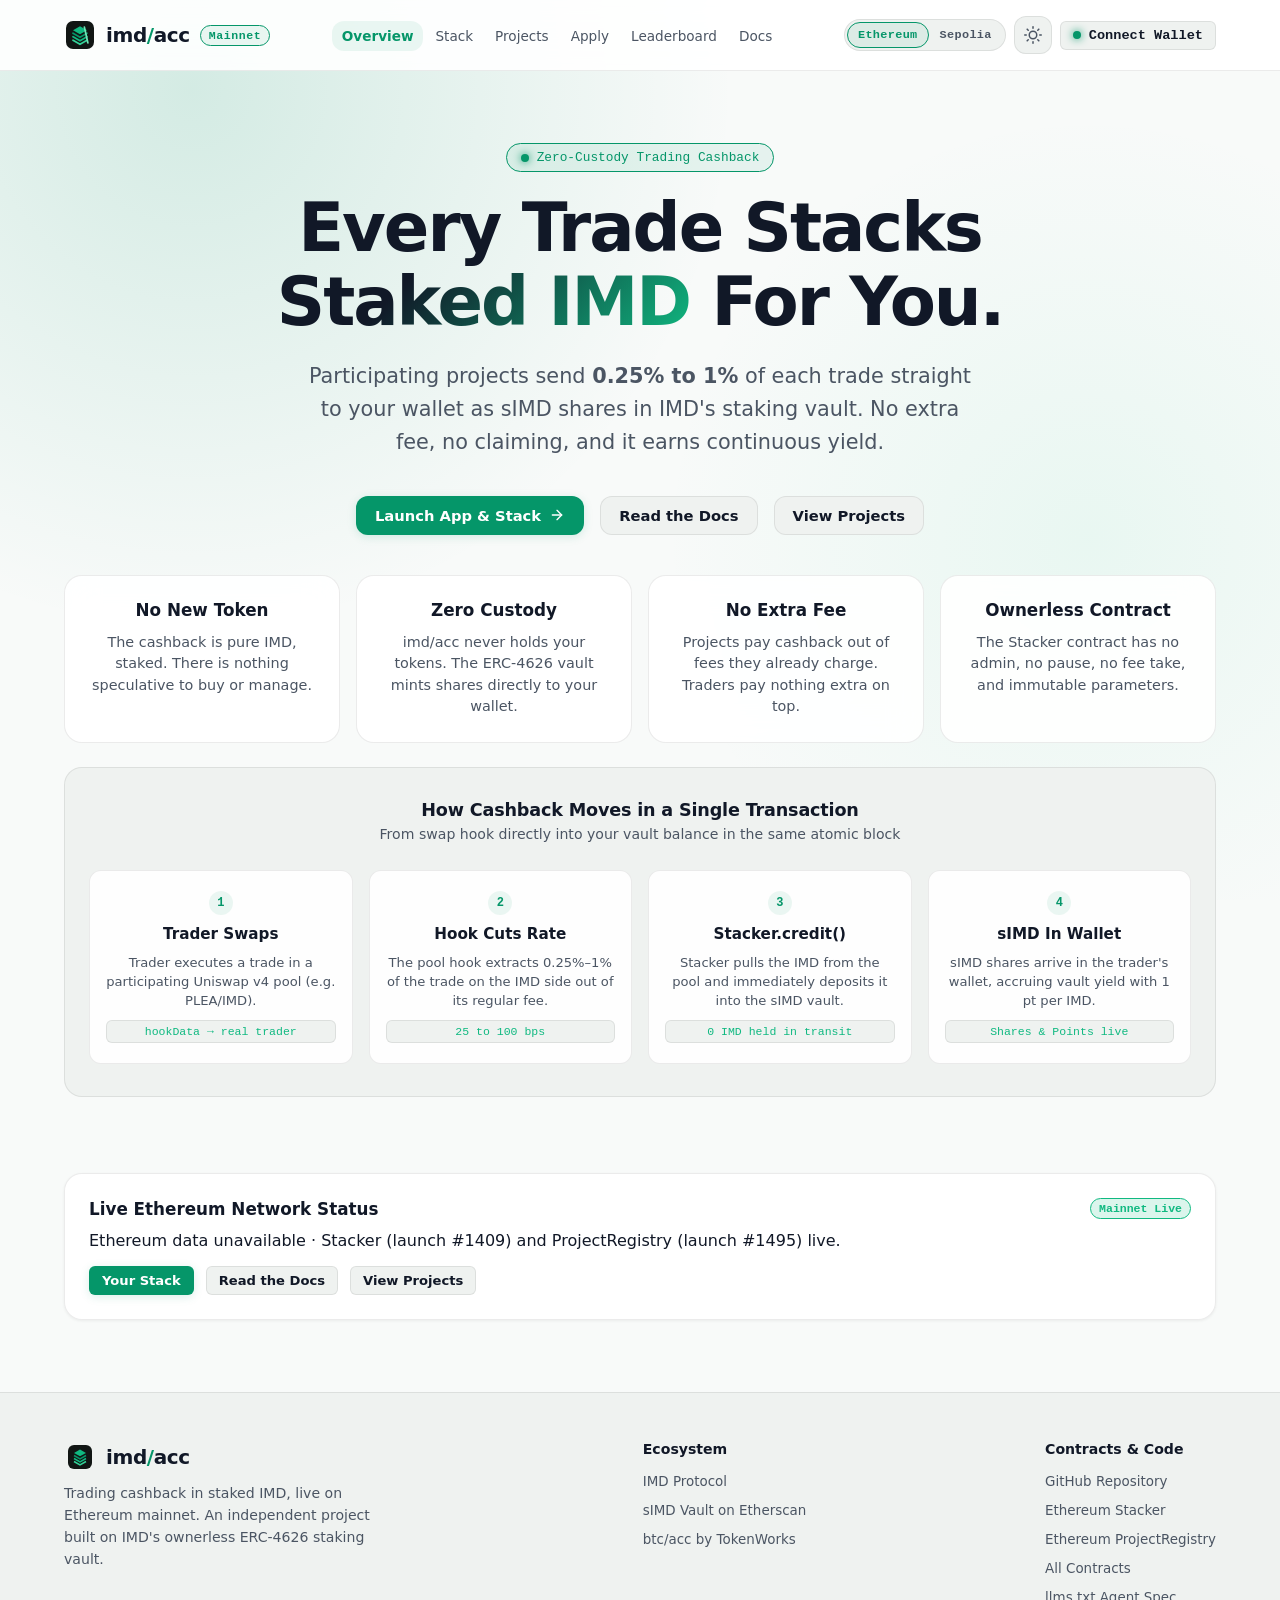
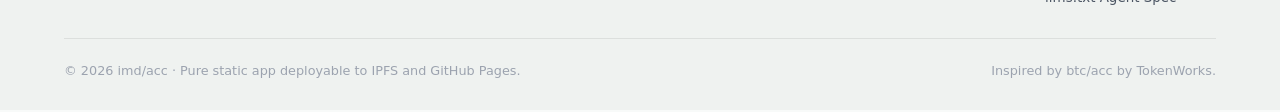
==== commit dc07f453: "Mainnet ProjectRegistry live: 0x7f53...7faa (launch #1495) The site's network table, the Contracts a" ====
--- a/index.html
+++ b/index.html
@@ -146,7 +146,7 @@
           <ul class="footer-links-list">
             <li><a href="https://github.com/khaed1/imd-acc" target="_blank" rel="noopener noreferrer" class="footer-link">GitHub Repository</a></li>
             <li><a href="https://etherscan.io/address/0x06909f672301f28a810f78cfe7a754851269f4f0" target="_blank" rel="noopener noreferrer" class="footer-link" data-net-explorer="stacker">Ethereum Stacker</a></li>
-            <li><a href="#/docs/contracts" target="_blank" rel="noopener noreferrer" class="footer-link" data-net-explorer="registry">Ethereum ProjectRegistry (launching)</a></li>
+            <li><a href="https://etherscan.io/address/0x7f53fa1543c682bb5de3f50c2cf3d1842ae57faa" target="_blank" rel="noopener noreferrer" class="footer-link" data-net-explorer="registry">Ethereum ProjectRegistry</a></li>
             <li><a href="#/docs/contracts" class="footer-link">All Contracts</a></li>
             <li><a href="./llms.txt" target="_blank" class="footer-link">llms.txt Agent Spec</a></li>
           </ul>
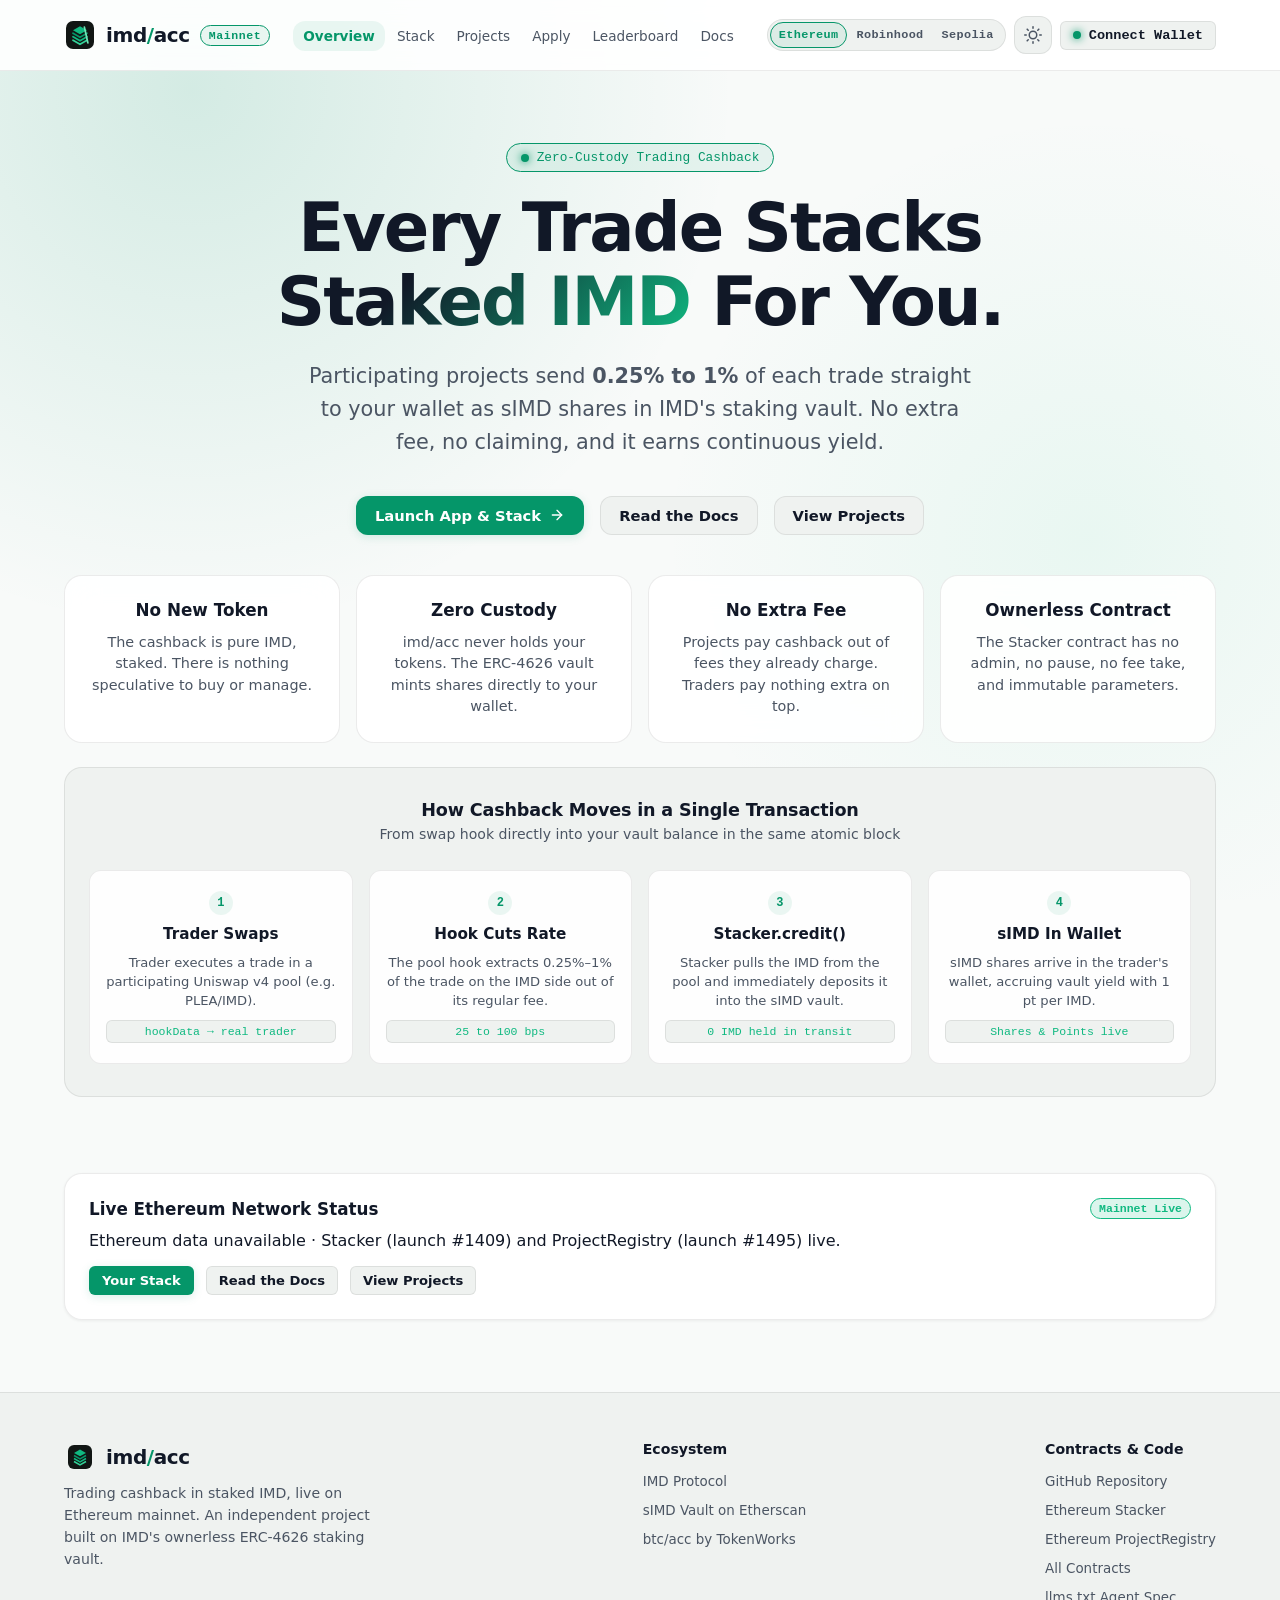
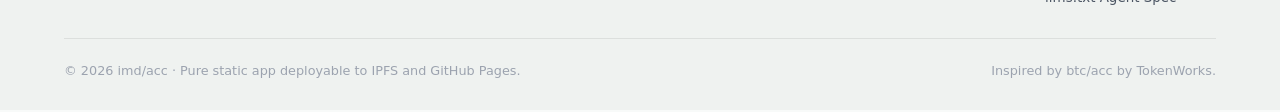
==== commit 78e8a714: "The website and the data API read Robinhood Chain: a third network, the flush button, robinhood.json" ====
--- a/index.html
+++ b/index.html
@@ -78,6 +78,7 @@
         <!-- Network switch: Ethereum mainnet by default, Sepolia for testing -->
         <div class="net-switch" id="net-switch" role="group" aria-label="Network">
           <button type="button" class="net-btn active" data-net="ethereum" aria-pressed="true" title="Ethereum mainnet"><span class="net-long">Ethereum</span><span class="net-short">ETH</span></button>
+          <button type="button" class="net-btn" data-net="robinhood" aria-pressed="false" title="Robinhood Chain (chain 4663)"><span class="net-long">Robinhood</span><span class="net-short">RH</span></button>
           <button type="button" class="net-btn" data-net="sepolia" aria-pressed="false" title="Sepolia testnet (test run 6)"><span class="net-long">Sepolia</span><span class="net-short">SEP</span></button>
         </div>
         <!-- Theme Toggle -->
--- a/style.css
+++ b/style.css
@@ -312,7 +312,7 @@
   font-size: 0.85rem;
 }
 
-/* Network switch (Ethereum | Sepolia) */
+/* Network switch (Ethereum | Robinhood | Sepolia) */
 .net-switch {
   display: inline-flex;
   border: 1px solid var(--border-subtle);
@@ -326,7 +326,7 @@
   font-size: 0.74rem;
   font-weight: 600;
   letter-spacing: 0.03em;
-  padding: 5px 10px;
+  padding: 5px 8px;
   border-radius: var(--radius-full);
   border: 1px solid transparent;
   background: transparent;
@@ -1558,19 +1558,65 @@
   }
 }
 
-@media (max-width: 640px) {
+/* Three networks: below 1280px the switch shows short labels (the badge still names the network),
+   below 720px the badge goes too, and below 400px the header tightens, so it never scrolls sideways. */
+@media (max-width: 1279px) {
+  .net-long {
+    display: none;
+  }
+
+  .net-short {
+    display: inline;
+  }
+}
+
+@media (max-width: 720px) {
   .brand-badge {
     display: none;
   }
-
-  .net-long {
-    display: none;
-  }
-
-  .net-short {
-    display: inline;
-  }
-
+}
+
+@media (max-width: 400px) {
+  .net-btn {
+    padding: 4px 5px !important;
+  }
+
+  .header-actions {
+    gap: 3px !important;
+  }
+
+  .header-actions .btn-icon {
+    width: 32px !important;
+    height: 32px !important;
+  }
+}
+
+@media (max-width: 359px) {
+  .brand {
+    font-size: 1.05rem;
+    gap: 4px !important;
+  }
+
+  .header-inner {
+    gap: 4px !important;
+  }
+
+  .net-btn {
+    padding: 4px 4px !important;
+    letter-spacing: 0;
+  }
+
+  .header-actions {
+    gap: 2px !important;
+  }
+
+  .header-actions .btn-icon {
+    width: 30px !important;
+    height: 30px !important;
+  }
+}
+
+@media (max-width: 640px) {
   .net-btn {
     padding: 4px 7px;
     font-size: 0.7rem;
